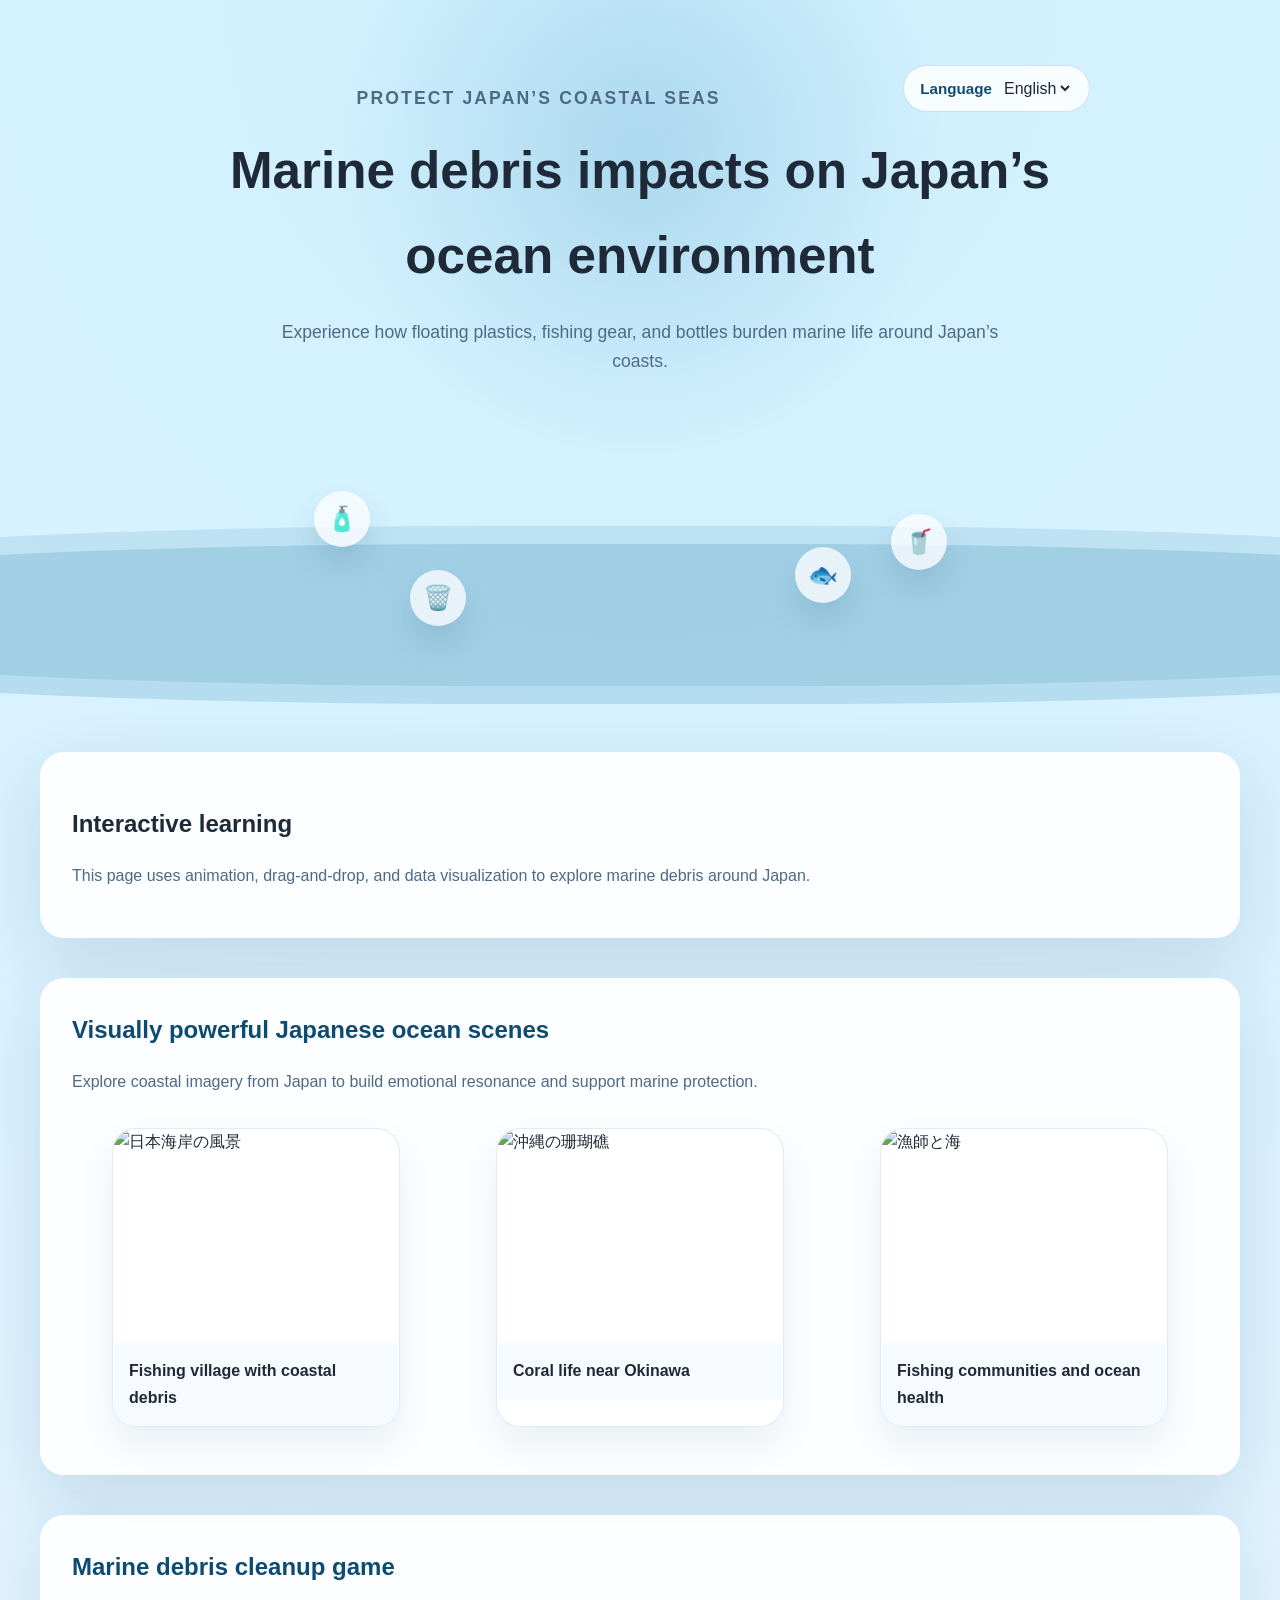
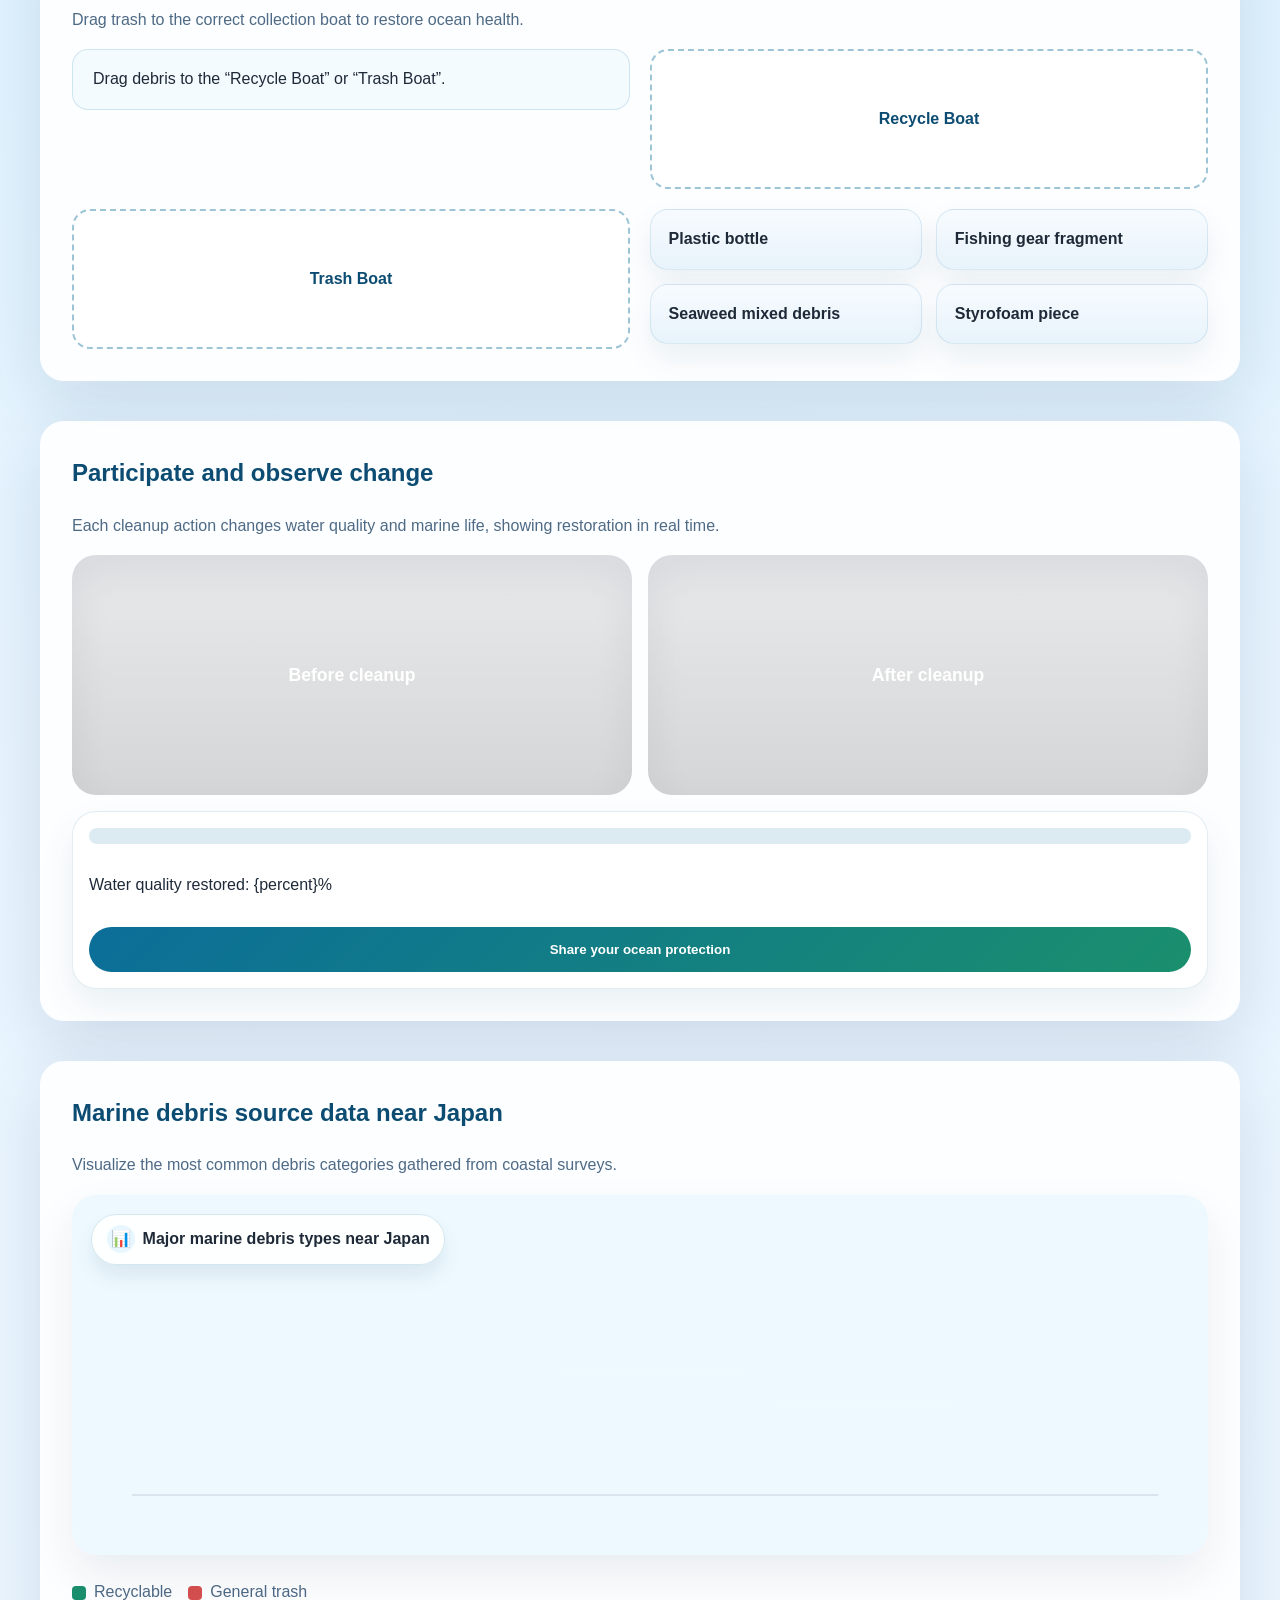
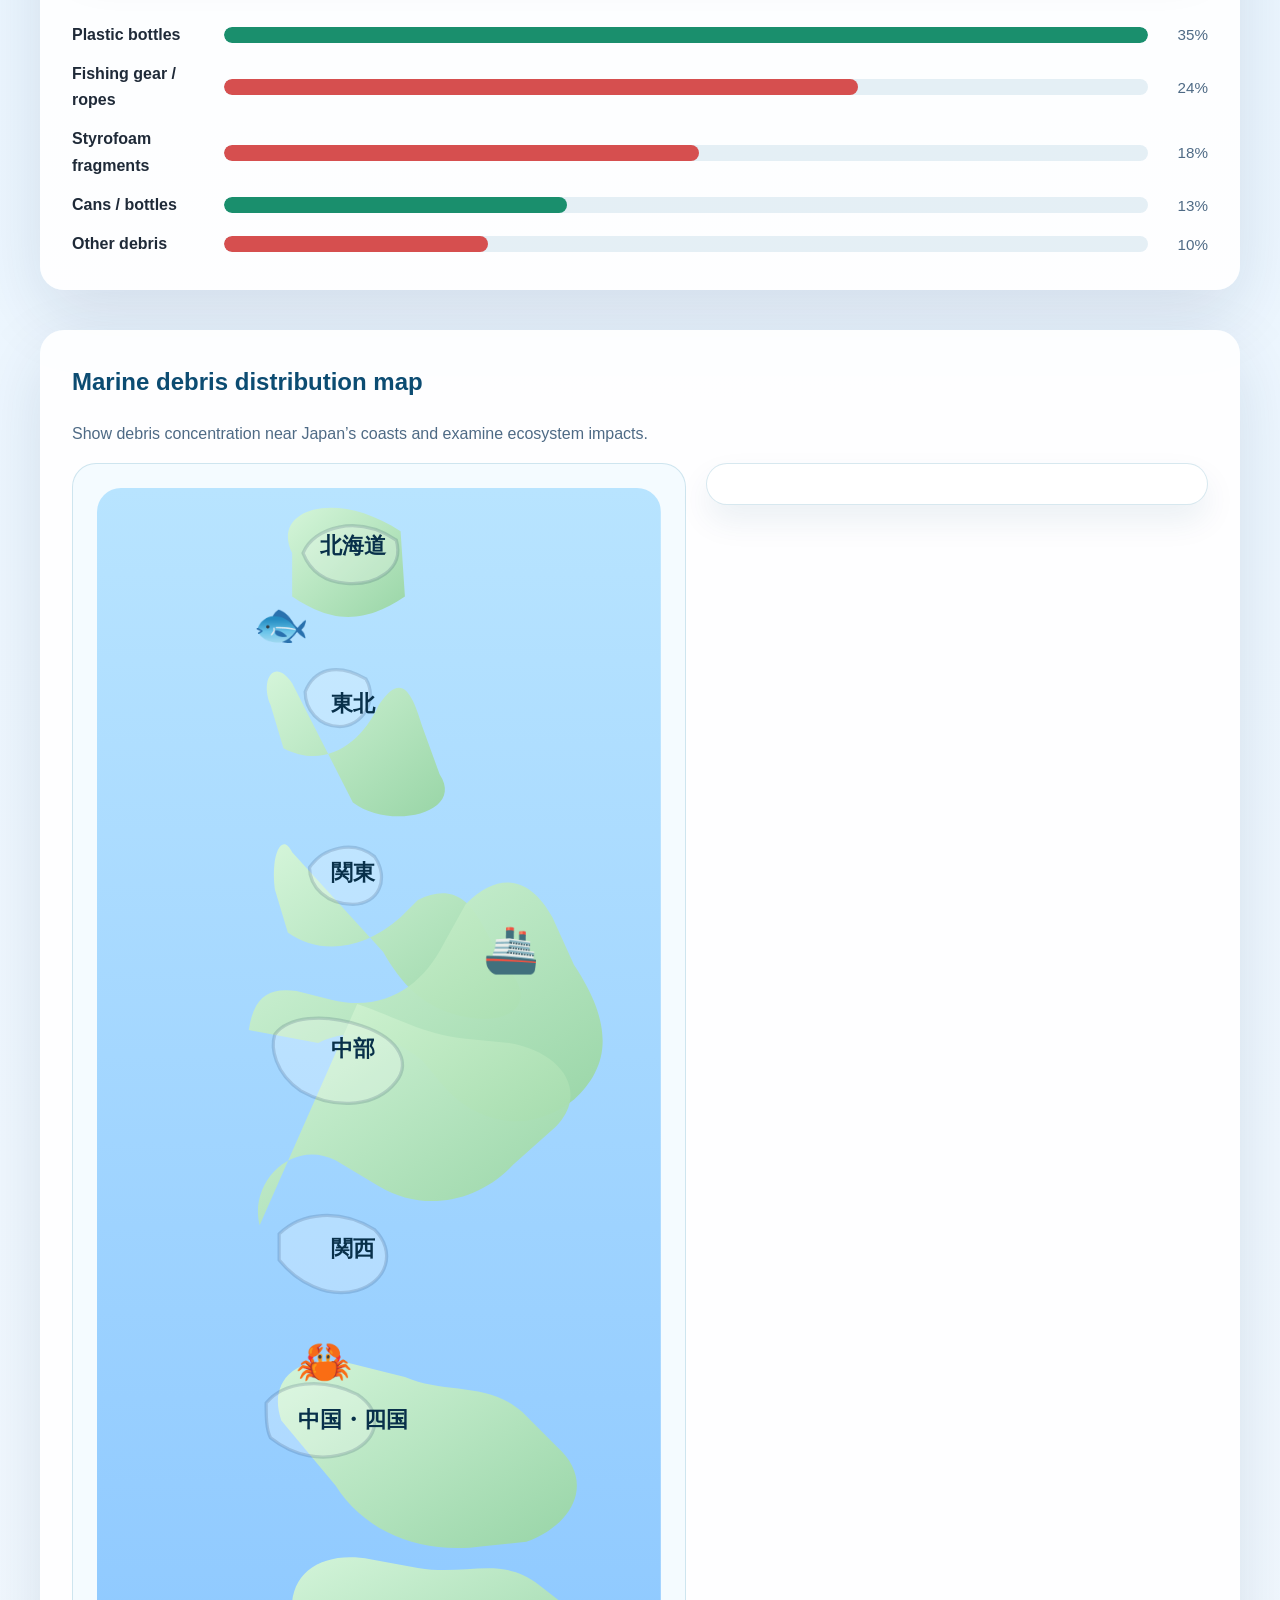
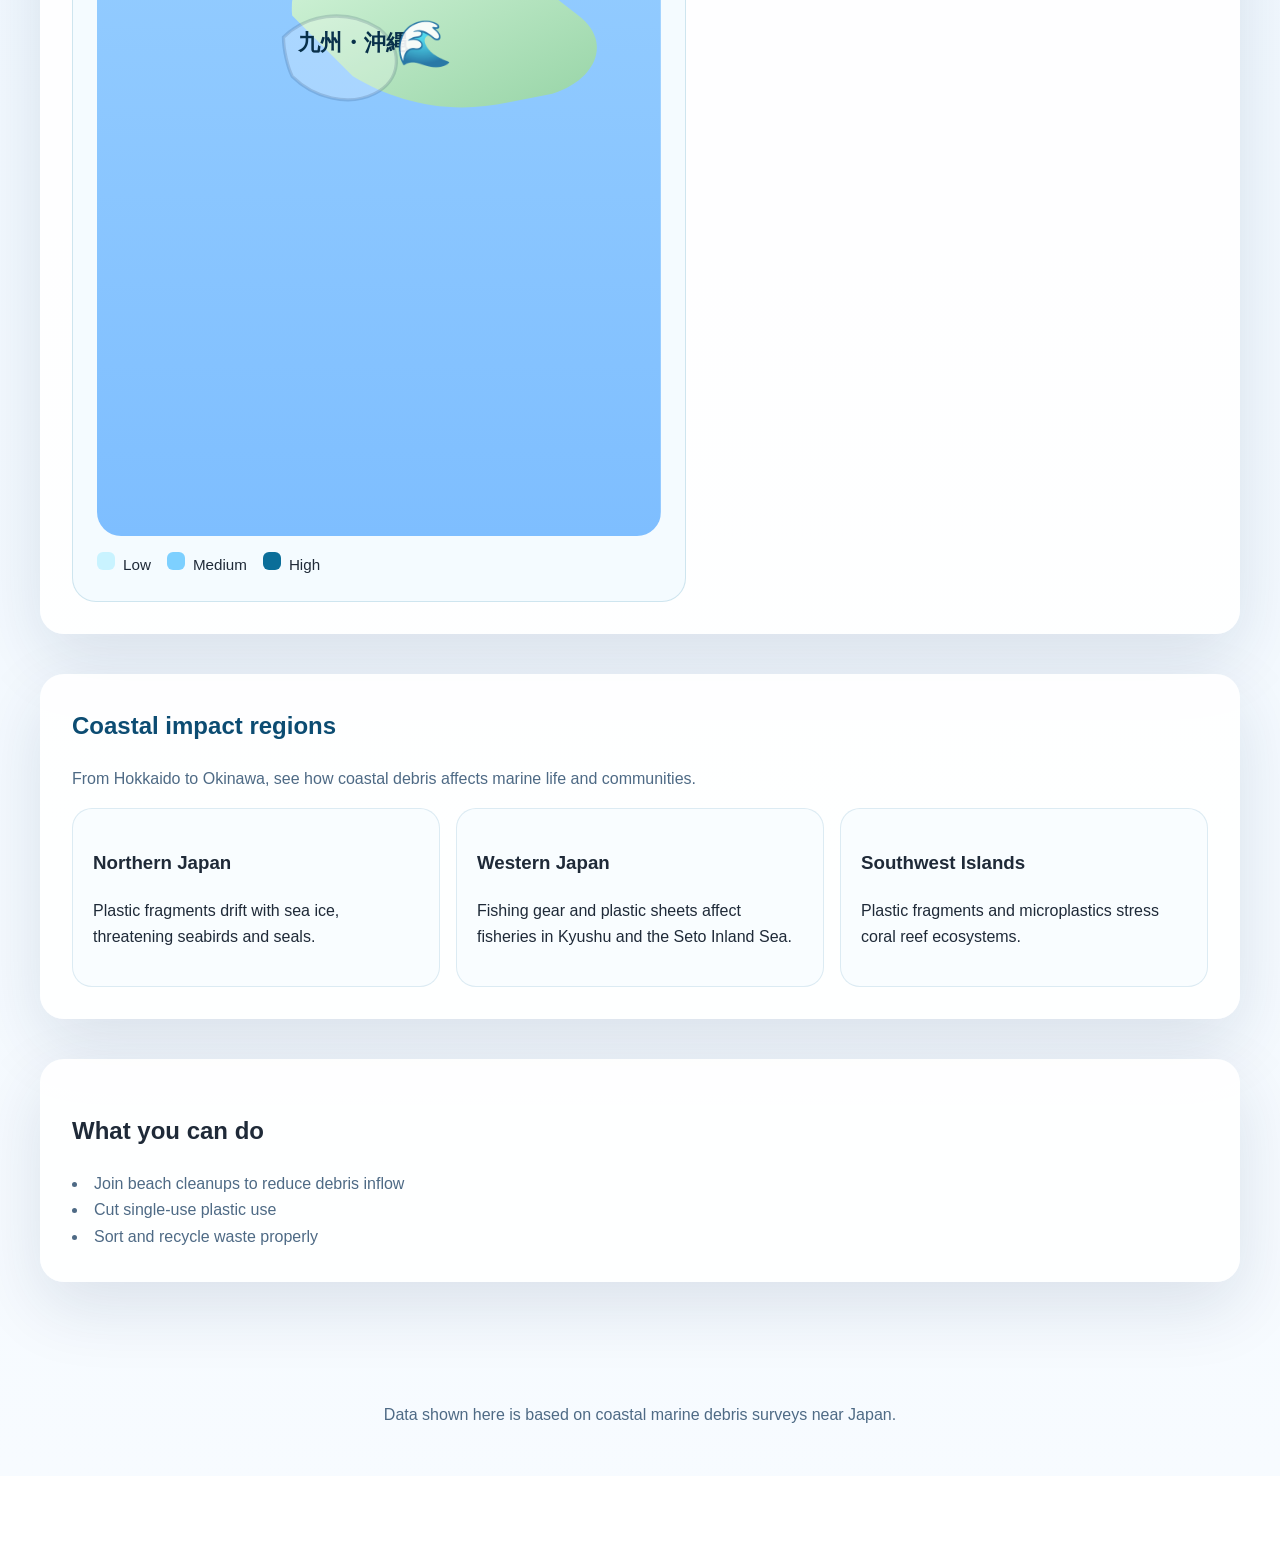
==== index.html @ fa112aa8 "初始化" ====
<!DOCTYPE html>
<html lang="ja">
<head>
  <meta charset="UTF-8" />
  <meta name="viewport" content="width=device-width, initial-scale=1.0" />
  <title>日本沿岸の海洋ゴミと生態系インタラクティブ</title>
  <link rel="stylesheet" href="styles.css" />
</head>
<body>
  <header class="hero">
    <div class="hero-content">
      <div class="hero-top">
        <p class="eyebrow" data-i18n="heroEyebrow">日本周辺の海を守ろう</p>
        <div class="language-switcher">
          <label for="languageSwitch" data-i18n="languageLabel">言語</label>
          <select id="languageSwitch" aria-label="Language selector">
            <option value="ja">日本語</option>
            <option value="zh">中文</option>
            <option value="en">English</option>
          </select>
        </div>
      </div>
      <h1 data-i18n="heroTitle">海洋ゴミが日本の海洋環境に与える影響</h1>
      <p data-i18n="heroSubtitle">浮遊プラスチック、漁具、ペットボトルなど、日本沿岸で増え続けるゴミと海の生きものへの負担を、学びながら体験します。</p>
    </div>
    <div class="ocean-scene" aria-hidden="true">
      <div class="wave wave1"></div>
      <div class="wave wave2"></div>
      <div class="debris floating debris1">🧴</div>
      <div class="debris floating debris2">🥤</div>
      <div class="debris floating debris3">🗑️</div>
      <div class="debris floating debris4">🐟</div>
    </div>
  </header>

  <main>
    <section class="section intro">
      <h2 data-i18n="introTitle">インタラクティブで学ぶ</h2>
      <p data-i18n="introText">このページでは、アニメーション、ドラッグ＆ドロップ、データビジュアライゼーションを使って、日本周辺の海洋ゴミ問題を体験できます。</p>
    </section>

    <section class="section empathy" id="visual-empathy">
      <div class="section-head">
        <h2 data-i18n="empathyTitle">真实感强的日本海洋画面</h2>
        <p data-i18n="empathyDescription">探索日本沿岸真实影像，从视觉上引发共鸣，理解海洋保护为何如此重要。</p>
      </div>
      <div class="image-grid">
        <figure class="image-card">
          <img src="https://source.unsplash.com/featured/800x600/?japan,coast" alt="日本海岸の風景" />
          <figcaption data-i18n="imageCaption1">北海道の漁村と漂着ゴミ</figcaption>
        </figure>
        <figure class="image-card">
          <img src="https://source.unsplash.com/featured/800x600/?okinawa,coral" alt="沖縄の珊瑚礁" />
          <figcaption data-i18n="imageCaption2">沖縄近海の珊瑚と海の生き物</figcaption>
        </figure>
        <figure class="image-card">
          <img src="https://source.unsplash.com/featured/800x600/?fishing,sea" alt="漁師と海" />
          <figcaption data-i18n="imageCaption3">地域漁業と海洋環境のつながり</figcaption>
        </figure>
      </div>
    </section>

    <section class="section game" id="cleanup-game">
      <div class="section-head">
        <h2 data-i18n="gameTitle">海ごみ清掃ゲーム</h2>
        <p data-i18n="gameDescription">ゴミを正しい回収先にドラッグすると、海の健康度が回復します。</p>
      </div>
      <div class="game-board">
        <div class="game-instructions" id="game-instructions" data-i18n="gameInstructions">ゴミを「資源回収ボート」または「一般ゴミボート」にドラッグしてください。</div>
        <div class="pickup-zone" data-target="recycle" aria-label="資源回収ボート" data-i18n="recycleBoat">資源回収ボート</div>
        <div class="pickup-zone" data-target="trash" aria-label="一般ゴミボート" data-i18n="trashBoat">一般ゴミボート</div>
        <div class="debris-list" aria-label="海洋ゴミのリスト">
          <div class="draggable debris-card" draggable="true" data-type="plastic" data-i18n="debrisPlastic">プラスチックボトル</div>
          <div class="draggable debris-card" draggable="true" data-type="fishing" data-i18n="debrisFishing">漁具片</div>
          <div class="draggable debris-card" draggable="true" data-type="organic" data-i18n="debrisOrganic">海藻混入ゴミ</div>
          <div class="draggable debris-card" draggable="true" data-type="other" data-i18n="debrisOther">発泡スチロール</div>
        </div>
      </div>
    </section>

    <section class="section cleanup-impact" id="cleanup-impact">
      <div class="section-head">
        <h2 data-i18n="impactInteractiveTitle">亲手参与，观察变化</h2>
        <p data-i18n="impactInteractiveDescription">每次清理动作都会改变水质和生机，体验“手动修复”的过程。</p>
      </div>
      <div class="impact-interactive">
        <div class="impact-visual" id="impactVisual">
          <div class="impact-stage before"><span data-i18n="beforeLabel">清理前</span></div>
          <div class="impact-stage after"><span data-i18n="afterLabel">清理后</span></div>
        </div>
        <div class="impact-status">
          <div class="status-meter" aria-hidden="true"><div class="status-fill" id="statusFill"></div></div>
          <p id="statusText" data-i18n="statusText">水质恢复: 0%</p>
          <button id="shareButton" class="share-button" data-i18n="shareButton">分享你的海洋守护成果</button>
        </div>
      </div>
    </section>

    <section class="section chart" id="data-visualization">
      <div class="section-head">
        <h2 data-i18n="chartTitle">日本周辺のゴミ発生源データ</h2>
        <p data-i18n="chartDescription">沿岸で集められたデータをもとに、どの種類のゴミが多いかを可視化します。</p>
      </div>
      <div class="chart-panel">
        <div class="chart-canvas-wrapper">
          <canvas id="debrisChart" width="600" height="360" aria-label="海洋ゴミ種類の棒グラフ"></canvas>
          <div class="chart-badge">
            <span class="chart-badge-icon">📊</span>
            <span data-i18n="chartCanvasTitle">日本近海主要海洋ゴミ类型</span>
          </div>
        </div>
        <div class="chart-body">
          <div class="chart-legend">
            <div><span class="legend-color recycle"></span><span data-i18n="chartLegendRecycle">資源として回収可能</span></div>
            <div><span class="legend-color trash"></span><span data-i18n="chartLegendTrash">一般ゴミ</span></div>
          </div>
          <div class="chart-bars" id="chartBars" aria-label="海洋ゴミ数据柱状图"></div>
        </div>
      </div>
    </section>

    <section class="section map" id="map-visualization">
      <div class="section-head">
        <h2 id="mapTitle" data-i18n="mapTitle">日本沿岸のゴミ分布マップ</h2>
        <p data-i18n="mapDescription">日本周辺の沿岸で観測されたゴミ濃度を地域別に表示し、海洋生態系への影響を確認できます。</p>
      </div>
      <div class="map-panel">
        <div class="map-container" aria-label="日本の海洋ゴミマップ">
          <svg viewBox="0 0 260 760" class="japan-map" role="img" aria-labelledby="mapTitle">
            <rect x="0" y="0" width="260" height="760" fill="url(#oceanGradient)" />
            <defs>
              <linearGradient id="oceanGradient" x1="0" y1="0" x2="0" y2="1">
                <stop offset="0%" stop-color="#b8e4ff" />
                <stop offset="100%" stop-color="#7ebeff" />
              </linearGradient>
              <linearGradient id="landGradient" x1="0" y1="0" x2="1" y2="1">
                <stop offset="0%" stop-color="#d6f6d7" />
                <stop offset="100%" stop-color="#98d5a2" />
              </linearGradient>
            </defs>
            <g class="terrain">
              <path d="M90 30 C80 10, 110 0, 140 20 L142 50 C120 65, 105 60, 90 50 Z" fill="url(#landGradient)" />
              <path d="M90 90 C82 78, 75 88, 80 100 L86 120 C105 130, 122 118, 130 100 C140 85, 145 93, 150 110 L158 132 C170 150, 135 158, 118 145 Z" fill="url(#landGradient)" />
              <path d="M90 168 C85 158, 80 170, 82 185 L88 205 C102 215, 122 214, 140 198 L148 190 C160 184, 170 186, 178 202 L188 220 C205 238, 190 248, 170 244 C150 240, 140 228, 132 214 Z" fill="url(#landGradient)" />
              <path d="M70 250 C72 236, 78 230, 92 232 L108 236 C132 242, 150 230, 160 210 L170 192 C186 176, 200 180, 210 198 L220 220 C240 250, 235 268, 220 282 C200 298, 176 294, 160 276 L150 264 C135 252, 118 248, 102 256 Z" fill="url(#landGradient)" />
              <path d="M75 340 C70 320, 90 300, 110 310 L130 322 C150 334, 175 330, 192 312 L210 296 C228 280, 215 260, 190 256 L170 254 C150 252, 138 244, 120 238 Z" fill="url(#landGradient)" />
              <path d="M85 430 C78 410, 95 398, 118 404 L142 410 C160 418, 180 412, 196 426 L212 442 C230 458, 220 478, 198 486 L178 488 C150 492, 124 482, 110 460 Z" fill="url(#landGradient)" />
              <path d="M90 520 C88 500, 104 490, 126 494 L148 498 C170 502, 187 492, 204 506 L222 520 C238 532, 230 550, 210 556 L190 560 C162 566, 138 560, 118 548 Z" fill="url(#landGradient)" />
            </g>
            <g class="region" data-region="hokkaido" role="button" tabindex="0" aria-label="北海道">
              <path d="M95 30 C100 18, 120 12, 138 24 C142 38, 128 45, 115 44 C102 43, 97 35, 95 30 Z" />
              <text x="118" y="30" text-anchor="middle" class="map-region-label">北海道</text>
            </g>
            <g class="region" data-region="tohoku" role="button" tabindex="0" aria-label="東北">
              <path d="M96 94 C100 84, 110 80, 124 88 C130 98, 122 110, 112 110 C102 110, 96 102, 96 94 Z" />
              <text x="118" y="103" text-anchor="middle" class="map-region-label">東北</text>
            </g>
            <g class="region" data-region="kanto" role="button" tabindex="0" aria-label="関東">
              <path d="M98 175 C104 166, 118 162, 128 170 C135 180, 130 192, 118 192 C106 192, 98 184, 98 175 Z" />
              <text x="118" y="181" text-anchor="middle" class="map-region-label">関東</text>
            </g>
            <g class="region" data-region="chubu" role="button" tabindex="0" aria-label="中部">
              <path d="M82 252 C88 244, 104 242, 122 248 C140 254, 146 266, 136 276 C126 286, 108 286, 94 278 C82 270, 80 258, 82 252 Z" />
              <text x="118" y="262" text-anchor="middle" class="map-region-label">中部</text>
            </g>
            <g class="region" data-region="kansai" role="button" tabindex="0" aria-label="関西">
              <path d="M84 344 C94 334, 112 332, 128 342 C138 352, 134 366, 120 370 C106 374, 92 366, 84 356 C84 350, 84 348, 84 344 Z" />
              <text x="118" y="354" text-anchor="middle" class="map-region-label">関西</text>
            </g>
            <g class="region" data-region="chugoku_shikoku" role="button" tabindex="0" aria-label="中国・四国">
              <path d="M78 422 C86 412, 104 410, 120 418 C132 426, 130 438, 118 444 C104 450, 90 446, 80 438 C78 434, 78 428, 78 422 Z" />
              <text x="118" y="433" text-anchor="middle" class="map-region-label">中国・四国</text>
            </g>
            <g class="region" data-region="kyushu_okinawa" role="button" tabindex="0" aria-label="九州・沖縄">
              <path d="M86 530 C96 520, 114 516, 130 526 C142 536, 140 550, 128 556 C116 562, 100 558, 90 548 C88 544, 86 536, 86 530 Z" />
              <text x="118" y="536" text-anchor="middle" class="map-region-label">九州・沖縄</text>
            </g>
            <g class="map-icons">
              <text x="72" y="70" class="map-icon">🐟</text>
              <text x="178" y="220" class="map-icon">🚢</text>
              <text x="92" y="410" class="map-icon">🦀</text>
              <text x="138" y="540" class="map-icon">🌊</text>
            </g>
          </svg>
          <div class="map-key">
            <div><span class="map-color low"></span><span data-i18n="mapLow">低</span></div>
            <div><span class="map-color medium"></span><span data-i18n="mapMedium">中</span></div>
            <div><span class="map-color high"></span><span data-i18n="mapHigh">高</span></div>
          </div>
        </div>
        <div class="map-detail" id="mapDetail"></div>
      </div>
    </section>

    <section class="section impact" id="regional-impact">
      <div class="section-head">
        <h2 data-i18n="impactTitle">日本の海に近い場所での影響</h2>
        <p data-i18n="impactDescription">北海道から沖縄まで、日本沿岸のゴミが海洋生物や沿岸コミュニティに与える影響を見ていきましょう。</p>
      </div>
      <div class="impact-grid">
        <article>
          <h3 data-i18n="impactNorthTitle">北日本</h3>
          <p data-i18n="impactNorthText">プラスチック片が流氷とともに漂着し、海鳥やアザラシに危険をもたらしています。</p>
        </article>
        <article>
          <h3 data-i18n="impactWestTitle">西日本</h3>
          <p data-i18n="impactWestText">九州や瀬戸内海では、漁具やビニールが漁業資源に悪影響を与えています。</p>
        </article>
        <article>
          <h3 data-i18n="impactSouthTitle">南西諸島</h3>
          <p data-i18n="impactSouthText">珊瑚礁周辺でのプラスチック破片やマイクロプラスチックが生態系ストレスを高めています。</p>
        </article>
      </div>
    </section>

    <section class="section actions" id="action-items">
      <h2 data-i18n="actionsTitle">あなたにできること</h2>
      <ul>
        <li data-i18n="actionOne">海岸清掃に参加して、ゴミの流入を減らす</li>
        <li data-i18n="actionTwo">使い捨てプラスチックの使用を控える</li>
        <li data-i18n="actionThree">分別やリサイクルを正しく行う</li>
      </ul>
    </section>
  </main>

  <footer>
    <p data-i18n="footerText">データは日本近海の海洋ごみ調査をもとにした教育用コンテンツです。</p>
  </footer>

  <script src="script.js"></script>
</body>
</html>
---- styles.css ----
:root {
  --bg: #e9f5ff;
  --surface: #ffffff;
  --text: #1f2a38;
  --muted: #4e6a85;
  --accent: #0b6e99;
  --accent-strong: #0c4c72;
  --success: #1a8f6d;
  --danger: #d64f4f;
  --warning: #f4853f;
  --shadow: 0 24px 70px rgba(15, 42, 80, 0.12);
  --map-low: #c9f3ff;
  --map-medium: #7dd0ff;
  --map-high: #0b6e99;
}

* {
  box-sizing: border-box;
}

body {
  margin: 0;
  font-family: "Inter", "Noto Sans JP", "Noto Sans SC", "Noto Sans TC", sans-serif;
  background: radial-gradient(circle at top, #cef0ff 0%, #e9f5ff 40%, #f7fbff 100%);
  color: var(--text);
  line-height: 1.65;
}

img {
  max-width: 100%;
}

header.hero {
  position: relative;
  overflow: hidden;
  padding: 4rem 1.5rem 3rem;
  text-align: center;
}

.hero::before {
  content: "";
  position: absolute;
  inset: 0;
  background: radial-gradient(circle at 50% 20%, rgba(10, 105, 154, 0.18), transparent 35%);
  pointer-events: none;
}

.hero-content {
  position: relative;
  max-width: 900px;
  margin: 0 auto;
  z-index: 1;
}

.hero-top {
  display: flex;
  justify-content: space-between;
  align-items: center;
  gap: 1rem;
  flex-wrap: wrap;
}

.language-switcher {
  display: inline-flex;
  align-items: center;
  gap: 0.5rem;
  border-radius: 999px;
  padding: 0.65rem 1rem;
  background: rgba(255, 255, 255, 0.85);
  border: 1px solid rgba(11, 110, 153, 0.18);
}

.language-switcher label {
  font-size: 0.95rem;
  font-weight: 700;
  color: var(--accent-strong);
}

.language-switcher select {
  border: none;
  background: transparent;
  font-size: 1rem;
  color: var(--text);
  cursor: pointer;
}

.eyebrow {
  margin: 0;
  color: var(--accent-strong);
  font-weight: 700;
  letter-spacing: 0.12em;
  text-transform: uppercase;
  font-size: 0.85rem;
}

h1 {
  margin: 1rem auto 0;
  font-size: clamp(2rem, 4vw, 3.4rem);
}

.hero p {
  margin: 1.25rem auto 0;
  max-width: 720px;
  color: var(--muted);
  font-size: 1.1rem;
}

.ocean-scene {
  position: relative;
  margin: 3rem auto 0;
  width: min(960px, 100%);
  height: 280px;
}

.wave {
  position: absolute;
  left: 50%;
  width: 220%;
  height: 160px;
  background: rgba(11, 110, 153, 0.16);
  border-radius: 43%;
  transform: translateX(-50%);
}

.wave1 {
  bottom: 0;
  animation: drift 11s linear infinite;
}

.wave2 {
  bottom: 18px;
  opacity: 0.7;
  animation: drift 14s reverse infinite;
}

@keyframes drift {
  0% { transform: translateX(-55%) translateY(0);} 
  50% { transform: translateX(-45%) translateY(8px);} 
  100% { transform: translateX(-55%) translateY(0);} 
}

.debris {
  position: absolute;
  width: 56px;
  height: 56px;
  display: grid;
  place-items: center;
  border-radius: 50%;
  background: rgba(255, 255, 255, 0.75);
  box-shadow: 0 18px 30px rgba(30, 80, 110, 0.14);
  font-size: 1.5rem;
}

.floating {
  animation: float 6s ease-in-out infinite;
}

.debris1 { top: 24%; left: 16%; animation-delay: 0s; }
.debris2 { top: 32%; right: 18%; animation-delay: 1.2s; }
.debris3 { top: 52%; left: 26%; animation-delay: 2.4s; }
.debris4 { top: 44%; right: 28%; animation-delay: 3.5s; }

@keyframes float {
  0%, 100% { transform: translateY(0); }
  50% { transform: translateY(-16px); }
}

main {
  padding: 0 1.5rem 3rem;
}

.section {
  max-width: 1200px;
  margin: 0 auto 2.5rem;
  background: rgba(255, 255, 255, 0.92);
  border-radius: 24px;
  padding: 2rem;
  box-shadow: var(--shadow);
}

.section-head h2 {
  margin-top: 0;
  color: var(--accent-strong);
}

.section-head p,
.intro p,
.actions ul {
  color: var(--muted);
}

.game-board {
  display: grid;
  gap: 1.25rem;
}

.game-instructions {
  padding: 1rem 1.25rem;
  border-radius: 16px;
  background: #f4fbff;
  border: 1px solid rgba(11, 110, 153, 0.16);
}

.pickup-zone {
  min-height: 90px;
  padding: 1rem;
  border: 2px dashed rgba(11, 110, 153, 0.4);
  border-radius: 18px;
  display: grid;
  place-items: center;
  background: rgba(255, 255, 255, 0.9);
  font-weight: 700;
  color: var(--accent-strong);
}

.pickup-zone.active {
  border-color: var(--accent);
  background: rgba(14, 126, 175, 0.08);
}

.debris-list {
  display: grid;
  gap: 0.9rem;
  grid-template-columns: repeat(auto-fit, minmax(180px, 1fr));
}

.debris-card {
  padding: 1rem 1.1rem;
  border-radius: 18px;
  background: linear-gradient(180deg, #f7fbff 0%, #e8f3fb 100%);
  border: 1px solid rgba(11, 110, 153, 0.12);
  box-shadow: 0 14px 30px rgba(12, 76, 114, 0.08);
  cursor: grab;
  font-weight: 700;
}

.debris-card:active {
  cursor: grabbing;
}

.chart-panel {
  display: grid;
  gap: 1rem;
}

.image-grid {
  display: grid;
  gap: 1rem;
  grid-template-columns: repeat(auto-fit, minmax(240px, 1fr));
}

.image-card {
  background: #ffffff;
  border-radius: 24px;
  overflow: hidden;
  border: 1px solid rgba(11, 110, 153, 0.12);
  box-shadow: 0 18px 36px rgba(12, 76, 114, 0.08);
}

.image-card img {
  width: 100%;
  display: block;
  aspect-ratio: 4 / 3;
  object-fit: cover;
}

.image-card figcaption {
  padding: 0.95rem 1rem;
  color: var(--text);
  font-weight: 700;
  background: #f7fbff;
}

.impact-interactive {
  display: grid;
  gap: 1rem;
}

.impact-visual {
  position: relative;
  display: grid;
  grid-template-columns: 1fr 1fr;
  gap: 1rem;
}

.impact-stage {
  position: relative;
  min-height: 240px;
  border-radius: 24px;
  overflow: hidden;
  box-shadow: inset 0 20px 40px rgba(15, 42, 80, 0.08);
  display: grid;
  place-items: center;
  color: #fff;
  font-weight: 700;
  font-size: 1.1rem;
}

.impact-stage.before {
  background: linear-gradient(180deg, rgba(30, 55, 95, 0.9), rgba(15, 34, 64, 0.8));
  background-image: url('https://source.unsplash.com/featured/800x600/?pollution,sea');
  background-size: cover;
  background-position: center;
}

.impact-stage.after {
  background: linear-gradient(180deg, rgba(12, 116, 163, 0.85), rgba(17, 123, 148, 0.72));
  background-image: url('https://source.unsplash.com/featured/800x600/?clean,beach');
  background-size: cover;
  background-position: center;
}

.impact-stage::after {
  content: '';
  position: absolute;
  inset: 0;
  background: linear-gradient(180deg, rgba(0, 0, 0, 0.08), rgba(0, 0, 0, 0.16));
}

.impact-stage span {
  position: relative;
  z-index: 1;
}

.impact-status {
  display: grid;
  gap: 0.75rem;
  padding: 1rem;
  border-radius: 24px;
  background: #ffffff;
  border: 1px solid rgba(11, 110, 153, 0.12);
  box-shadow: 0 16px 34px rgba(12, 76, 114, 0.08);
}

.status-meter {
  width: 100%;
  height: 16px;
  border-radius: 999px;
  background: rgba(11, 110, 153, 0.14);
  overflow: hidden;
}

.status-fill {
  width: 0%;
  height: 100%;
  border-radius: 999px;
  background: linear-gradient(90deg, var(--accent), var(--success));
  transition: width 0.4s ease;
}

.share-button {
  padding: 0.95rem 1.2rem;
  border: none;
  border-radius: 999px;
  background: linear-gradient(135deg, var(--accent), var(--success));
  color: #fff;
  font-weight: 700;
  cursor: pointer;
  transition: transform 0.2s ease, box-shadow 0.2s ease;
}

.share-button:hover {
  transform: translateY(-1px);
  box-shadow: 0 14px 28px rgba(11, 110, 153, 0.22);
}

.chart-canvas-wrapper {
  position: relative;
}

.chart-badge {
  position: absolute;
  top: 1.2rem;
  left: 1.2rem;
  display: inline-flex;
  align-items: center;
  gap: 0.5rem;
  padding: 0.65rem 0.9rem;
  border-radius: 999px;
  background: rgba(255, 255, 255, 0.9);
  border: 1px solid rgba(11, 110, 153, 0.16);
  box-shadow: 0 12px 20px rgba(15, 42, 80, 0.08);
  z-index: 1;
  font-weight: 700;
}

.chart-badge-icon {
  display: inline-grid;
  place-items: center;
  width: 28px;
  height: 28px;
  border-radius: 50%;
  background: #e8f7ff;
}

.chart-body {
  display: grid;
  gap: 1rem;
}

canvas {
  width: 100%;
  max-width: 100%;
  border-radius: 24px;
  background: #fff;
  box-shadow: 0 20px 45px rgba(15, 42, 80, 0.08);
}

.chart-bars {
  display: grid;
  gap: 0.8rem;
}

.chart-row {
  display: flex;
  align-items: center;
  gap: 0.75rem;
}

.chart-row-label {
  flex: 0 0 140px;
  min-width: 100px;
  font-weight: 700;
  color: var(--text);
}

.chart-row-bar-wrap {
  flex: 1;
  background: rgba(11, 110, 153, 0.1);
  border-radius: 999px;
  overflow: hidden;
  height: 16px;
}

.chart-row-bar {
  height: 100%;
  border-radius: 999px;
}

.chart-row-value {
  min-width: 48px;
  text-align: right;
  color: var(--muted);
  font-size: 0.95rem;
}

.chart-legend {
  display: flex;
  gap: 1rem;
  flex-wrap: wrap;
  color: var(--muted);
}

.map-panel {
  display: grid;
  gap: 1.25rem;
}

.map-container {
  display: grid;
  gap: 1rem;
  background: #f4fbff;
  padding: 1.5rem;
  border-radius: 24px;
  border: 1px solid rgba(11, 110, 153, 0.16);
}

.japan-map {
  width: 100%;
  height: auto;
  border-radius: 24px;
  overflow: hidden;
}

.terrain path {
  opacity: 0.95;
}

.region {
  cursor: pointer;
}

.region path {
  fill: rgba(255, 255, 255, 0.24);
  stroke: rgba(15, 42, 80, 0.16);
  stroke-width: 1.5;
  transition: fill 0.2s ease, transform 0.2s ease;
}

.region:hover path {
  transform: scale(1.03);
  fill: rgba(255, 255, 255, 0.4);
}

.region.selected path {
  fill: rgba(255, 255, 255, 0.68);
  stroke: var(--accent);
  stroke-width: 2;
}

.map-region-label {
  font-size: 10px;
  fill: #08304a;
  font-weight: 700;
}

.map-icons .map-icon {
  font-size: 1.3rem;
  opacity: 0.9;
}

.map-detail {
  padding: 1.25rem;
  border-radius: 24px;
  background: #ffffff;
  border: 1px solid rgba(11, 110, 153, 0.16);
  box-shadow: 0 16px 32px rgba(12, 76, 114, 0.08);
}

.map-detail h3 {
  margin: 0 0 0.75rem;
  color: var(--accent-strong);
}

.map-detail p {
  margin: 0.5rem 0;
  color: var(--muted);
}

.region-card {
  padding: 1rem;
  border-radius: 18px;
  background: #ffffff;
  border: 1px solid rgba(11, 110, 153, 0.12);
  box-shadow: 0 12px 26px rgba(12, 76, 114, 0.06);
  cursor: pointer;
  transition: transform 0.2s ease, box-shadow 0.2s ease;
}

.region-card:hover {
  transform: translateY(-2px);
  box-shadow: 0 18px 30px rgba(12, 76, 114, 0.12);
}

.region-card h3 {
  margin: 0 0 0.5rem;
  color: var(--accent-strong);
}

.region-card p {
  margin: 0;
  color: var(--muted);
}

.legend-color {
  display: inline-block;
  width: 14px;
  height: 14px;
  border-radius: 4px;
  margin-right: 0.5rem;
  vertical-align: middle;
}

.legend-color.recycle { background: var(--success); }
.legend-color.trash { background: var(--danger); }

.map-panel {
  display: grid;
  gap: 1.25rem;
}

.map-container {
  display: grid;
  gap: 1rem;
  background: #f4fbff;
  padding: 1.5rem;
  border-radius: 24px;
  border: 1px solid rgba(11, 110, 153, 0.16);
}

.japan-map {
  width: 100%;
  height: auto;
}

.region {
  cursor: pointer;
}

.region rect {
  stroke: rgba(15, 42, 80, 0.18);
  stroke-width: 1.5;
  fill: var(--map-low);
  transition: fill 0.2s ease;
}

.region:hover rect {
  stroke: var(--accent);
  stroke-width: 2;
}

.map-region-label {
  font-size: 10px;
  fill: #08304a;
  font-weight: 700;
}

.map-key {
  display: flex;
  gap: 1rem;
  flex-wrap: wrap;
  font-size: 0.95rem;
  color: var(--text);
}

.map-color {
  display: inline-block;
  width: 18px;
  height: 18px;
  border-radius: 6px;
  margin-right: 0.5rem;
}

.map-color.low { background: var(--map-low); }
.map-color.medium { background: var(--map-medium); }
.map-color.high { background: var(--map-high); }

.region-grid {
  display: grid;
  gap: 1rem;
}

.region-card {
  padding: 1rem;
  border-radius: 18px;
  background: #ffffff;
  border: 1px solid rgba(11, 110, 153, 0.12);
  box-shadow: 0 12px 26px rgba(12, 76, 114, 0.06);
}

.region-card h3 {
  margin: 0 0 0.5rem;
  color: var(--accent-strong);
}

.region-card p {
  margin: 0;
  color: var(--muted);
}

.impact-grid {
  display: grid;
  gap: 1rem;
}

.impact-grid article {
  padding: 1.25rem;
  border-radius: 20px;
  background: #f9fdff;
  border: 1px solid rgba(11, 110, 153, 0.12);
}

.actions ul {
  list-style: disc inside;
  padding-left: 0;
  margin: 0;
}

footer {
  max-width: 1200px;
  margin: 0 auto;
  padding: 1rem 1.5rem 2rem;
  color: var(--muted);
  text-align: center;
}

@media (min-width: 900px) {
  .game-board {
    grid-template-columns: 1fr 1fr;
    align-items: start;
  }

  .pickup-zone {
    min-height: 140px;
  }

  .map-panel {
    grid-template-columns: 1.1fr 0.9fr;
    align-items: start;
  }
}

@media (min-width: 1100px) {
  .impact-grid {
    grid-template-columns: repeat(3, minmax(0, 1fr));
  }
}
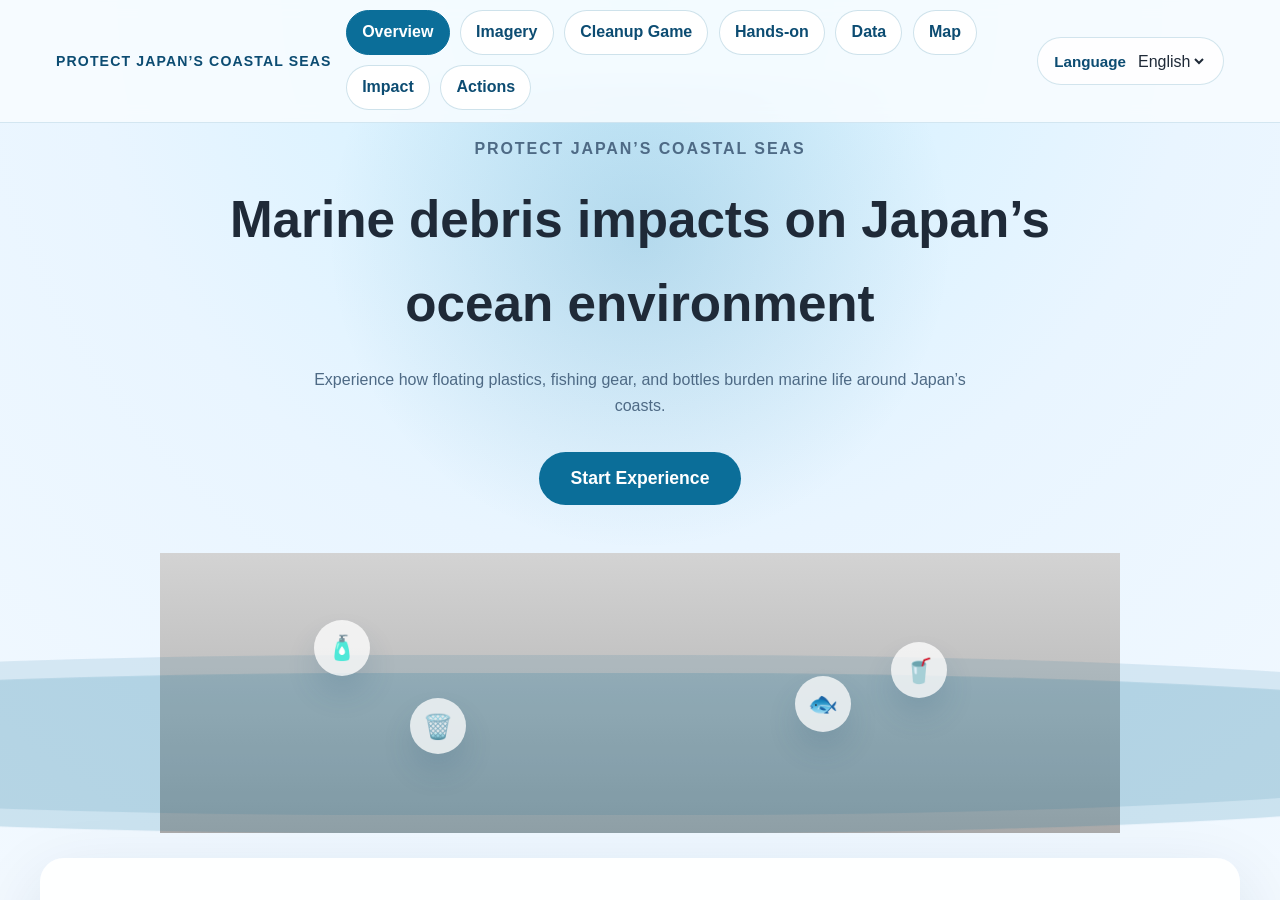
==== commit e8105252: "1，初版，让内容分布到各自文件夹进行处理 2，后续优化：内容，排版，适配" ====
--- a/index.html
+++ b/index.html
@@ -3,230 +3,10 @@
 <head>
   <meta charset="UTF-8" />
   <meta name="viewport" content="width=device-width, initial-scale=1.0" />
-  <title>日本沿岸の海洋ゴミと生態系インタラクティブ</title>
-  <link rel="stylesheet" href="styles.css" />
+  <title>Marine Debris Project</title>
+  <meta http-equiv="refresh" content="0; url=pages/intro/index.html" />
 </head>
 <body>
-  <header class="hero">
-    <div class="hero-content">
-      <div class="hero-top">
-        <p class="eyebrow" data-i18n="heroEyebrow">日本周辺の海を守ろう</p>
-        <div class="language-switcher">
-          <label for="languageSwitch" data-i18n="languageLabel">言語</label>
-          <select id="languageSwitch" aria-label="Language selector">
-            <option value="ja">日本語</option>
-            <option value="zh">中文</option>
-            <option value="en">English</option>
-          </select>
-        </div>
-      </div>
-      <h1 data-i18n="heroTitle">海洋ゴミが日本の海洋環境に与える影響</h1>
-      <p data-i18n="heroSubtitle">浮遊プラスチック、漁具、ペットボトルなど、日本沿岸で増え続けるゴミと海の生きものへの負担を、学びながら体験します。</p>
-    </div>
-    <div class="ocean-scene" aria-hidden="true">
-      <div class="wave wave1"></div>
-      <div class="wave wave2"></div>
-      <div class="debris floating debris1">🧴</div>
-      <div class="debris floating debris2">🥤</div>
-      <div class="debris floating debris3">🗑️</div>
-      <div class="debris floating debris4">🐟</div>
-    </div>
-  </header>
-
-  <main>
-    <section class="section intro">
-      <h2 data-i18n="introTitle">インタラクティブで学ぶ</h2>
-      <p data-i18n="introText">このページでは、アニメーション、ドラッグ＆ドロップ、データビジュアライゼーションを使って、日本周辺の海洋ゴミ問題を体験できます。</p>
-    </section>
-
-    <section class="section empathy" id="visual-empathy">
-      <div class="section-head">
-        <h2 data-i18n="empathyTitle">真实感强的日本海洋画面</h2>
-        <p data-i18n="empathyDescription">探索日本沿岸真实影像，从视觉上引发共鸣，理解海洋保护为何如此重要。</p>
-      </div>
-      <div class="image-grid">
-        <figure class="image-card">
-          <img src="https://source.unsplash.com/featured/800x600/?japan,coast" alt="日本海岸の風景" />
-          <figcaption data-i18n="imageCaption1">北海道の漁村と漂着ゴミ</figcaption>
-        </figure>
-        <figure class="image-card">
-          <img src="https://source.unsplash.com/featured/800x600/?okinawa,coral" alt="沖縄の珊瑚礁" />
-          <figcaption data-i18n="imageCaption2">沖縄近海の珊瑚と海の生き物</figcaption>
-        </figure>
-        <figure class="image-card">
-          <img src="https://source.unsplash.com/featured/800x600/?fishing,sea" alt="漁師と海" />
-          <figcaption data-i18n="imageCaption3">地域漁業と海洋環境のつながり</figcaption>
-        </figure>
-      </div>
-    </section>
-
-    <section class="section game" id="cleanup-game">
-      <div class="section-head">
-        <h2 data-i18n="gameTitle">海ごみ清掃ゲーム</h2>
-        <p data-i18n="gameDescription">ゴミを正しい回収先にドラッグすると、海の健康度が回復します。</p>
-      </div>
-      <div class="game-board">
-        <div class="game-instructions" id="game-instructions" data-i18n="gameInstructions">ゴミを「資源回収ボート」または「一般ゴミボート」にドラッグしてください。</div>
-        <div class="pickup-zone" data-target="recycle" aria-label="資源回収ボート" data-i18n="recycleBoat">資源回収ボート</div>
-        <div class="pickup-zone" data-target="trash" aria-label="一般ゴミボート" data-i18n="trashBoat">一般ゴミボート</div>
-        <div class="debris-list" aria-label="海洋ゴミのリスト">
-          <div class="draggable debris-card" draggable="true" data-type="plastic" data-i18n="debrisPlastic">プラスチックボトル</div>
-          <div class="draggable debris-card" draggable="true" data-type="fishing" data-i18n="debrisFishing">漁具片</div>
-          <div class="draggable debris-card" draggable="true" data-type="organic" data-i18n="debrisOrganic">海藻混入ゴミ</div>
-          <div class="draggable debris-card" draggable="true" data-type="other" data-i18n="debrisOther">発泡スチロール</div>
-        </div>
-      </div>
-    </section>
-
-    <section class="section cleanup-impact" id="cleanup-impact">
-      <div class="section-head">
-        <h2 data-i18n="impactInteractiveTitle">亲手参与，观察变化</h2>
-        <p data-i18n="impactInteractiveDescription">每次清理动作都会改变水质和生机，体验“手动修复”的过程。</p>
-      </div>
-      <div class="impact-interactive">
-        <div class="impact-visual" id="impactVisual">
-          <div class="impact-stage before"><span data-i18n="beforeLabel">清理前</span></div>
-          <div class="impact-stage after"><span data-i18n="afterLabel">清理后</span></div>
-        </div>
-        <div class="impact-status">
-          <div class="status-meter" aria-hidden="true"><div class="status-fill" id="statusFill"></div></div>
-          <p id="statusText" data-i18n="statusText">水质恢复: 0%</p>
-          <button id="shareButton" class="share-button" data-i18n="shareButton">分享你的海洋守护成果</button>
-        </div>
-      </div>
-    </section>
-
-    <section class="section chart" id="data-visualization">
-      <div class="section-head">
-        <h2 data-i18n="chartTitle">日本周辺のゴミ発生源データ</h2>
-        <p data-i18n="chartDescription">沿岸で集められたデータをもとに、どの種類のゴミが多いかを可視化します。</p>
-      </div>
-      <div class="chart-panel">
-        <div class="chart-canvas-wrapper">
-          <canvas id="debrisChart" width="600" height="360" aria-label="海洋ゴミ種類の棒グラフ"></canvas>
-          <div class="chart-badge">
-            <span class="chart-badge-icon">📊</span>
-            <span data-i18n="chartCanvasTitle">日本近海主要海洋ゴミ类型</span>
-          </div>
-        </div>
-        <div class="chart-body">
-          <div class="chart-legend">
-            <div><span class="legend-color recycle"></span><span data-i18n="chartLegendRecycle">資源として回収可能</span></div>
-            <div><span class="legend-color trash"></span><span data-i18n="chartLegendTrash">一般ゴミ</span></div>
-          </div>
-          <div class="chart-bars" id="chartBars" aria-label="海洋ゴミ数据柱状图"></div>
-        </div>
-      </div>
-    </section>
-
-    <section class="section map" id="map-visualization">
-      <div class="section-head">
-        <h2 id="mapTitle" data-i18n="mapTitle">日本沿岸のゴミ分布マップ</h2>
-        <p data-i18n="mapDescription">日本周辺の沿岸で観測されたゴミ濃度を地域別に表示し、海洋生態系への影響を確認できます。</p>
-      </div>
-      <div class="map-panel">
-        <div class="map-container" aria-label="日本の海洋ゴミマップ">
-          <svg viewBox="0 0 260 760" class="japan-map" role="img" aria-labelledby="mapTitle">
-            <rect x="0" y="0" width="260" height="760" fill="url(#oceanGradient)" />
-            <defs>
-              <linearGradient id="oceanGradient" x1="0" y1="0" x2="0" y2="1">
-                <stop offset="0%" stop-color="#b8e4ff" />
-                <stop offset="100%" stop-color="#7ebeff" />
-              </linearGradient>
-              <linearGradient id="landGradient" x1="0" y1="0" x2="1" y2="1">
-                <stop offset="0%" stop-color="#d6f6d7" />
-                <stop offset="100%" stop-color="#98d5a2" />
-              </linearGradient>
-            </defs>
-            <g class="terrain">
-              <path d="M90 30 C80 10, 110 0, 140 20 L142 50 C120 65, 105 60, 90 50 Z" fill="url(#landGradient)" />
-              <path d="M90 90 C82 78, 75 88, 80 100 L86 120 C105 130, 122 118, 130 100 C140 85, 145 93, 150 110 L158 132 C170 150, 135 158, 118 145 Z" fill="url(#landGradient)" />
-              <path d="M90 168 C85 158, 80 170, 82 185 L88 205 C102 215, 122 214, 140 198 L148 190 C160 184, 170 186, 178 202 L188 220 C205 238, 190 248, 170 244 C150 240, 140 228, 132 214 Z" fill="url(#landGradient)" />
-              <path d="M70 250 C72 236, 78 230, 92 232 L108 236 C132 242, 150 230, 160 210 L170 192 C186 176, 200 180, 210 198 L220 220 C240 250, 235 268, 220 282 C200 298, 176 294, 160 276 L150 264 C135 252, 118 248, 102 256 Z" fill="url(#landGradient)" />
-              <path d="M75 340 C70 320, 90 300, 110 310 L130 322 C150 334, 175 330, 192 312 L210 296 C228 280, 215 260, 190 256 L170 254 C150 252, 138 244, 120 238 Z" fill="url(#landGradient)" />
-              <path d="M85 430 C78 410, 95 398, 118 404 L142 410 C160 418, 180 412, 196 426 L212 442 C230 458, 220 478, 198 486 L178 488 C150 492, 124 482, 110 460 Z" fill="url(#landGradient)" />
-              <path d="M90 520 C88 500, 104 490, 126 494 L148 498 C170 502, 187 492, 204 506 L222 520 C238 532, 230 550, 210 556 L190 560 C162 566, 138 560, 118 548 Z" fill="url(#landGradient)" />
-            </g>
-            <g class="region" data-region="hokkaido" role="button" tabindex="0" aria-label="北海道">
-              <path d="M95 30 C100 18, 120 12, 138 24 C142 38, 128 45, 115 44 C102 43, 97 35, 95 30 Z" />
-              <text x="118" y="30" text-anchor="middle" class="map-region-label">北海道</text>
-            </g>
-            <g class="region" data-region="tohoku" role="button" tabindex="0" aria-label="東北">
-              <path d="M96 94 C100 84, 110 80, 124 88 C130 98, 122 110, 112 110 C102 110, 96 102, 96 94 Z" />
-              <text x="118" y="103" text-anchor="middle" class="map-region-label">東北</text>
-            </g>
-            <g class="region" data-region="kanto" role="button" tabindex="0" aria-label="関東">
-              <path d="M98 175 C104 166, 118 162, 128 170 C135 180, 130 192, 118 192 C106 192, 98 184, 98 175 Z" />
-              <text x="118" y="181" text-anchor="middle" class="map-region-label">関東</text>
-            </g>
-            <g class="region" data-region="chubu" role="button" tabindex="0" aria-label="中部">
-              <path d="M82 252 C88 244, 104 242, 122 248 C140 254, 146 266, 136 276 C126 286, 108 286, 94 278 C82 270, 80 258, 82 252 Z" />
-              <text x="118" y="262" text-anchor="middle" class="map-region-label">中部</text>
-            </g>
-            <g class="region" data-region="kansai" role="button" tabindex="0" aria-label="関西">
-              <path d="M84 344 C94 334, 112 332, 128 342 C138 352, 134 366, 120 370 C106 374, 92 366, 84 356 C84 350, 84 348, 84 344 Z" />
-              <text x="118" y="354" text-anchor="middle" class="map-region-label">関西</text>
-            </g>
-            <g class="region" data-region="chugoku_shikoku" role="button" tabindex="0" aria-label="中国・四国">
-              <path d="M78 422 C86 412, 104 410, 120 418 C132 426, 130 438, 118 444 C104 450, 90 446, 80 438 C78 434, 78 428, 78 422 Z" />
-              <text x="118" y="433" text-anchor="middle" class="map-region-label">中国・四国</text>
-            </g>
-            <g class="region" data-region="kyushu_okinawa" role="button" tabindex="0" aria-label="九州・沖縄">
-              <path d="M86 530 C96 520, 114 516, 130 526 C142 536, 140 550, 128 556 C116 562, 100 558, 90 548 C88 544, 86 536, 86 530 Z" />
-              <text x="118" y="536" text-anchor="middle" class="map-region-label">九州・沖縄</text>
-            </g>
-            <g class="map-icons">
-              <text x="72" y="70" class="map-icon">🐟</text>
-              <text x="178" y="220" class="map-icon">🚢</text>
-              <text x="92" y="410" class="map-icon">🦀</text>
-              <text x="138" y="540" class="map-icon">🌊</text>
-            </g>
-          </svg>
-          <div class="map-key">
-            <div><span class="map-color low"></span><span data-i18n="mapLow">低</span></div>
-            <div><span class="map-color medium"></span><span data-i18n="mapMedium">中</span></div>
-            <div><span class="map-color high"></span><span data-i18n="mapHigh">高</span></div>
-          </div>
-        </div>
-        <div class="map-detail" id="mapDetail"></div>
-      </div>
-    </section>
-
-    <section class="section impact" id="regional-impact">
-      <div class="section-head">
-        <h2 data-i18n="impactTitle">日本の海に近い場所での影響</h2>
-        <p data-i18n="impactDescription">北海道から沖縄まで、日本沿岸のゴミが海洋生物や沿岸コミュニティに与える影響を見ていきましょう。</p>
-      </div>
-      <div class="impact-grid">
-        <article>
-          <h3 data-i18n="impactNorthTitle">北日本</h3>
-          <p data-i18n="impactNorthText">プラスチック片が流氷とともに漂着し、海鳥やアザラシに危険をもたらしています。</p>
-        </article>
-        <article>
-          <h3 data-i18n="impactWestTitle">西日本</h3>
-          <p data-i18n="impactWestText">九州や瀬戸内海では、漁具やビニールが漁業資源に悪影響を与えています。</p>
-        </article>
-        <article>
-          <h3 data-i18n="impactSouthTitle">南西諸島</h3>
-          <p data-i18n="impactSouthText">珊瑚礁周辺でのプラスチック破片やマイクロプラスチックが生態系ストレスを高めています。</p>
-        </article>
-      </div>
-    </section>
-
-    <section class="section actions" id="action-items">
-      <h2 data-i18n="actionsTitle">あなたにできること</h2>
-      <ul>
-        <li data-i18n="actionOne">海岸清掃に参加して、ゴミの流入を減らす</li>
-        <li data-i18n="actionTwo">使い捨てプラスチックの使用を控える</li>
-        <li data-i18n="actionThree">分別やリサイクルを正しく行う</li>
-      </ul>
-    </section>
-  </main>
-
-  <footer>
-    <p data-i18n="footerText">データは日本近海の海洋ごみ調査をもとにした教育用コンテンツです。</p>
-  </footer>
-
-  <script src="script.js"></script>
+  <p>Redirecting to <a href="pages/intro/index.html">intro page</a>...</p>
 </body>
 </html>
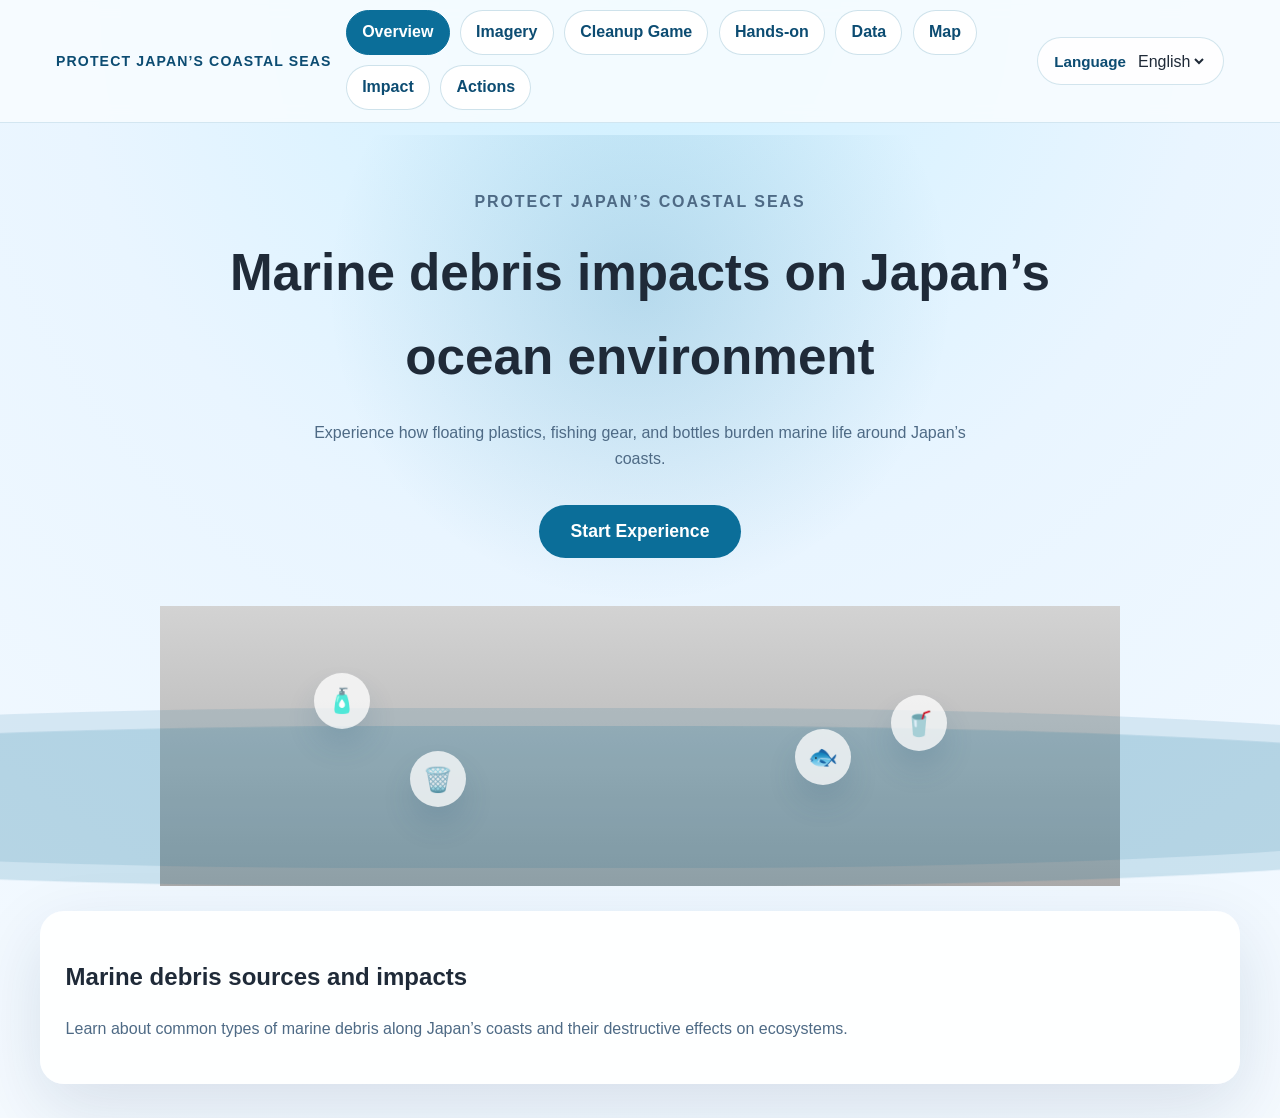
==== commit fc616878: "优化数据结构 添加注释" ====
--- a/index.html
+++ b/index.html
@@ -1,12 +1,30 @@
+<!--
+海洋垃圾项目 - 主页面
+Marine Debris Project - Main Page
+
+这是一个海洋垃圾教育项目的入口页面。
+This is the entry point for the Marine Debris educational project.
+
+功能：
+- 自动重定向到介绍页面
+- 提供手动链接作为后备
+
+Features:
+- Auto-redirect to intro page
+- Manual link as fallback
+-->
+
 <!DOCTYPE html>
 <html lang="ja">
 <head>
   <meta charset="UTF-8" />
   <meta name="viewport" content="width=device-width, initial-scale=1.0" />
   <title>Marine Debris Project</title>
+  <!-- 自动重定向到介绍页面 / Auto-redirect to intro page -->
   <meta http-equiv="refresh" content="0; url=pages/intro/index.html" />
 </head>
 <body>
+  <!-- 重定向提示信息 / Redirect message -->
   <p>Redirecting to <a href="pages/intro/index.html">intro page</a>...</p>
 </body>
 </html>
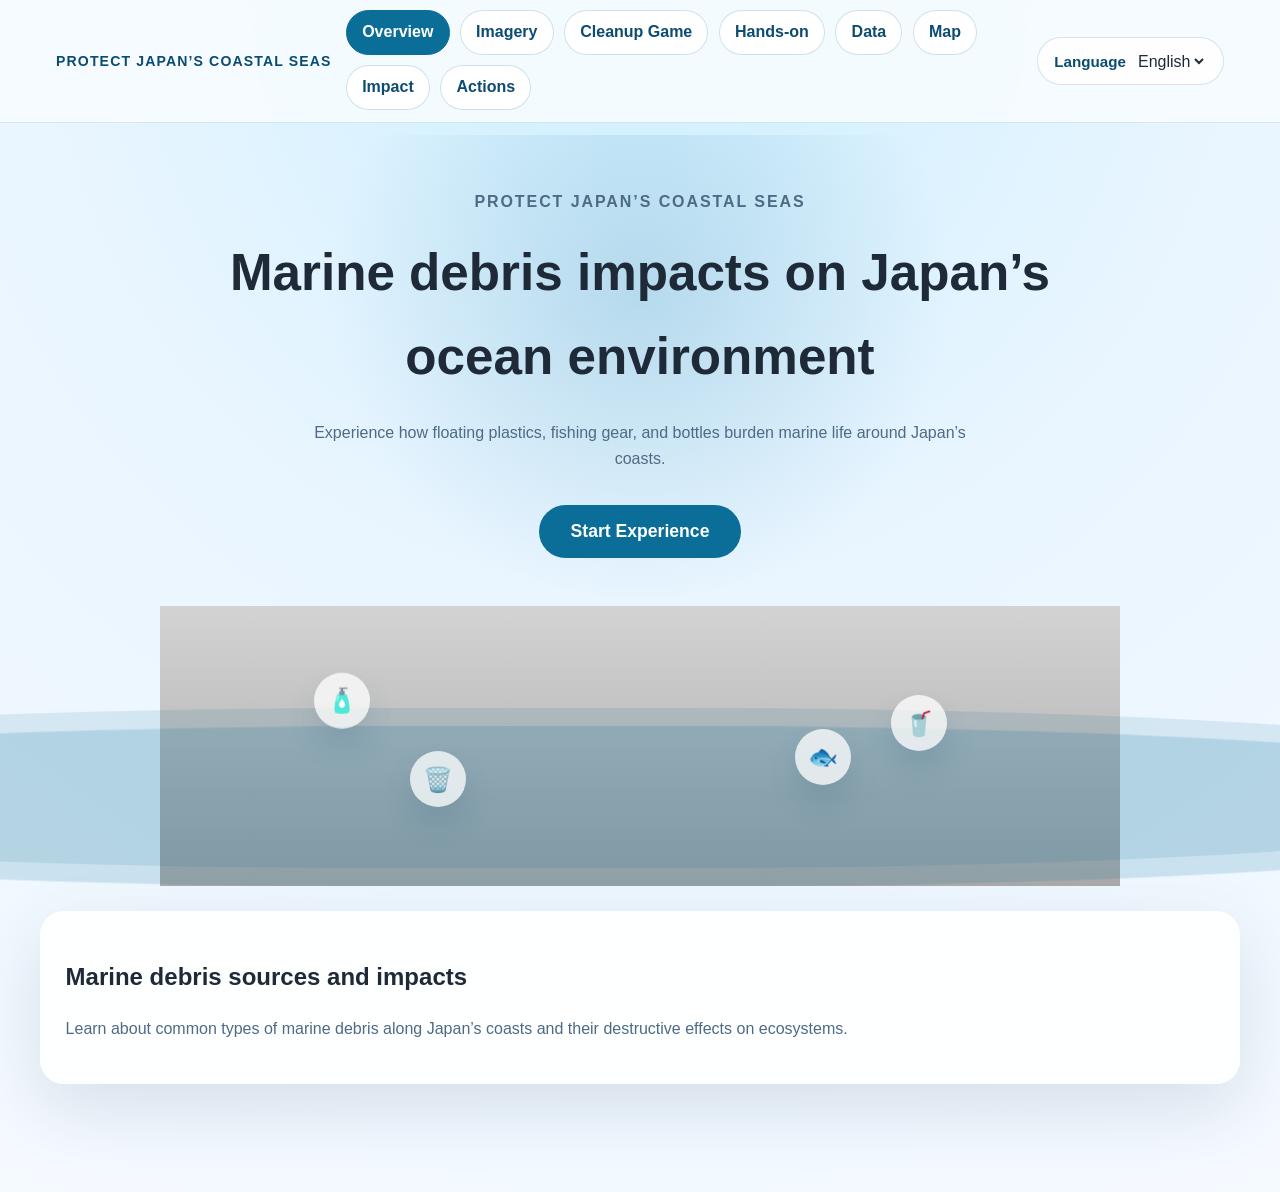
==== commit c8810115: "添加模拟海洋功能 后续优化图片显示和顶部导航栏显示 后续优化【地图】功能" ====
--- a/index.html
+++ b/index.html
@@ -26,5 +26,6 @@
 <body>
   <!-- 重定向提示信息 / Redirect message -->
   <p>Redirecting to <a href="pages/intro/index.html">intro page</a>...</p>
+  <footer class="site-footer">copyright © 2026 KCGI group 22 All rights reserved.</footer>
 </body>
 </html>
